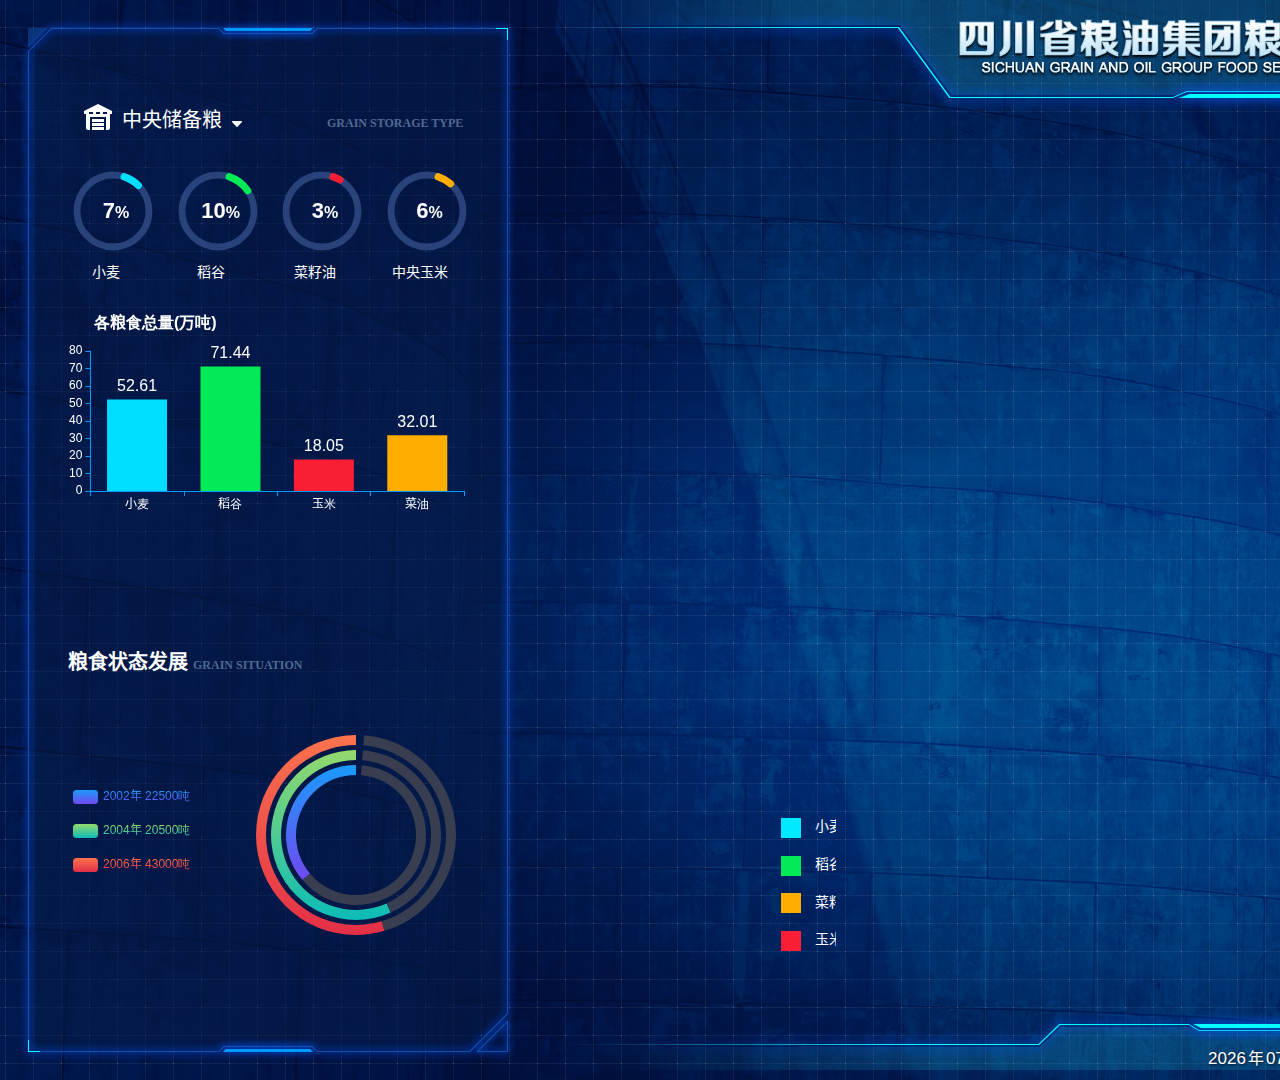
==== index.html @ 6a565f81 "build: init" ====
<!DOCTYPE html>
<html lang="zh-cn">

<head>
  <meta charset="utf-8">
  <meta http-equiv="X-UA-Compatible" content="IE=Edge">
  <meta name="viewport" content="width=device-width, initial-scale=1.0, user-scalable=no">
  <title>四川省粮油集团粮食安全综合信息展示平台</title>
  <link rel="stylesheet" href="css/animate.min.css" />
  <link rel="stylesheet" href="css/base.css" />
  <link rel="stylesheet" href="css/style.css" />

  <style>
    /* 下拉按钮样式 */
    .dropbtn {
      /* background-color: #4CAF50; */
      /* color: white; */
      padding: 16px;
      font-size: 16px;
      border: none;
      cursor: pointer;
      z-index: 99999;
    }

    /* 容器 <div> - 需要定位下拉内容 */
    .dropdown {
      position: relative;
      display: inline-block;
      z-index: 99999;
    }

    /* 下拉内容 (默认隐藏) */
    .dropdown-content {
      display: none;
      position: absolute;
      background-color: #f9f9f9;
      left: 10px;
      min-width: 160px;
      box-shadow: 0px 8px 16px 0px rgba(0, 0, 0, 0.2);
      z-index: 99999;
    }

    /* 下拉菜单的链接 */
    .dropdown-content a {
      color: #ffffff;
      background: #0759a4;
      padding: 12px 26px;
      text-decoration: none;
      display: block;
      z-index: 99999;
    }

    /* 鼠标移上去后修改下拉菜单链接颜色 */
    .dropdown-content a:hover {
      background-color: #053e72;
      z-index: 99999;
    }

    /* 在鼠标移上去后显示下拉菜单 */
    .dropdown:hover .dropdown-content {
      display: block;
      z-index: 99999;
    }

    /* 当下拉内容显示后修改下拉按钮的背景颜色 */
    .dropdown:hover .dropbtn {
      /* background-color: #3e8e41; */
      z-index: 99999;
    }
  </style>
</head>

<body>

  <div class="wk">
    <div class="content">
      <div class="header">
      </div>
      <div class="footer">
        <!-- <div class="iblock">四川省河长制办公室</div> -->
        <div id="showTime" class="iblock"></div>
      </div>
      <!--首页内容-->
      <div id="index" class="section">
        <!--左面板-->
        <div class="left-panel animated flipInY">
          <div class="liangku_type">
            <div class="title">
              <div class="dropdown">
                <div class="dropbtn">
                  <h1>
                    <strong>中央储备粮</strong>
                    <span>grain storage type</span>
                  </h1>
                </div>
                <div class="dropdown-content">
                  <a class="zycb" href="#">中央储备粮</a>
                  <a class="sjcb" href="#">省级储备粮</a>
                </div>
              </div>

            </div>
            <div class="circle_data clearfix zycb">
              <div class="item clearfix">
                <div class="jbts-percentage jbts1" data-value="27" data-color="#f01056"></div>
                <div class="text">
                  <span class="cn">小麦</span>
                  <!-- <div class="en">wheat</div> -->
                </div>
              </div>
              <div class="item clearfix">
                <div class="jbts-percentage jbts2" data-value="38" data-color="#f01056"></div>
                <div class="text">
                  <span class="cn">稻谷</span>
                  <!-- <div class="en">wheat</div> -->
                </div>
              </div>
              <div class="item clearfix">
                <div class="jbts-percentage jbts3" data-value="12" data-color="#f01056"></div>
                <div class="text">
                  <span class="cn">菜籽油</span>
                  <!-- <div class="en">wheat</div> -->
                </div>
              </div>
              <div class="item clearfix">
                <div class="jbts-percentage jbts4" data-value="23" data-color="#f01056"></div>
                <div class="text">
                  <span class="cn">中央玉米</span>
                  <!-- <div class="en">wheat</div> -->
                </div>
              </div>
            </div>
            <div class="circle_data clearfix sjcb">
              <div class="item clearfix">
                <div class="jbts-percentage jbts1" data-value="37" data-color="#f01056"></div>
                <div class="text">
                  <span class="cn">小麦</span>
                  <!-- <div class="en">wheat</div> -->
                </div>
              </div>
              <div class="item clearfix">
                <div class="jbts-percentage jbts2" data-value="28" data-color="#f01056"></div>
                <div class="text">
                  <span class="cn">稻谷</span>
                  <!-- <div class="en">wheat</div> -->
                </div>
              </div>
              <div class="item clearfix">
                <div class="jbts-percentage jbts3" data-value="32" data-color="#f01056"></div>
                <div class="text">
                  <span class="cn">菜籽油</span>
                  <!-- <div class="en">wheat</div> -->
                </div>
              </div>
              <div class="item clearfix">
                <div class="jbts-percentage jbts4" data-value="43" data-color="#f01056"></div>
                <div class="text">
                  <span class="cn">中央玉米</span>
                  <!-- <div class="en">wheat</div> -->
                </div>
              </div>
            </div>


            <div class="index-k1">
              <div id="lkcb-charts" class="charts"></div>
            </div>
          </div>
          <div class="liangku_status">
            <div class="title">
              <h1>粮食状态发展<span>GRAIN situation</span></h1>
            </div>
            <div id="lkzt-charts"></div>
          </div>
        </div>
        <!--中间面板-->
        <div class="con-panel animated bounceInDown">
          <div class="wrap">
            <!-- <img src="images/map.png"> -->
            <video class="qianxi" src="./images/qianxi.mp4" autoplay loop playinline muted></video>

            <video class="lianyun" src="./images/lianyunxian.mp4" autoplay loop playinline muted></video>

            <a class="goto_sc" href="./index_sichuan.html"></a>

            <div class="tip qianxi">
              <div class="item">
                <img src="./images/icon_xiaomai.png" alt="">
                <span>小麦：27%</span>
              </div>
              <div class="item">
                <img src="./images/icon_daogu.png" alt="">
                <span>稻谷：38%</span>
              </div>
              <div class="item">
                <img src="./images/icon_you.png" alt="">
                <span>菜籽油：23%</span>
              </div>
              <div class="item">
                <img src="./images/icon_yumi.png" alt="">
                <span>玉米：12%</span>
              </div>
            </div>

            <div class="tip lianyun">
              <div class="item">
                <img src="./images/icon_haiyunxian.png" alt="">
                <span>海运线</span>
              </div>
              <div class="item">
                <img src="./images/icon_heyunxian.png" alt="">
                <span>联运起点</span>
              </div>
              <div class="item">
                <img src="./images/icon_lianyun_start.png" alt="">
                <span>联运起点</span>
              </div>
              <div class="item">
                <img src="./images/icon_lianyun_end.png" alt="">
                <span>联运终点</span>
              </div>
              <div class="item">
                <img src="./images/icon_lianyundian.png" alt="">
                <span>河海联运点</span>
              </div>
            </div>

            <div class="counter">
              储备粮油总量：
              <span>16.5675</span>
              万吨
            </div>
            <div class="notice qianxi"><span>河海联运</span></div>
            <div class="notice lianyun"><span>粮食迁徙</span></div>
          </div>
        </div>
        <!--右面板-->
        <div class="right-panel animated flipInY">
          <!--统计-->
          <div class="title">
            <h1>粮库销售额<span>value of sales</span></h1>
          </div>
          <div class="index-k1">
            <div id="lkxse-charts"></div>

          </div>
          <div class="index-k2">
          </div>

        </div>
      </div>
    </div>
  </div>

  <!--js引用-->
  <script src="js/jquery-1.11.3.min.js"></script>
  <script src="js/echarts.min.js"></script>
  <script src="js/circleChart.js"></script>
  <script src="js/public.js"></script>

</body>

</html>
---- css/base.css ----
*{-webkit-box-sizing: border-box; -moz-box-sizing: border-box; box-sizing: border-box;}
/***** css set*****/
body, div, dl, dt, dd,ul,ol,li,h1,h2,h3,h4,h5,h6,pre,form,fieldset,input,textarea,p,blockquote，th,td{margin:0;padding:0;}
table{border-collapse:collapse;border-spacing:0;}
fieldset,img {border:0;}
address,caption, cite,code,dfn,em,strong,th,var{font-style:normal;font-weight:normal;}
ol,ul {list-style:none;}
capation,th{text-align:left;}
h1,h2,h3,h4,h5,h6{font-size:100%;font-weight:normal;}
q:before, q:after{content:' '}
abbr,acronym{border:0;}

/*****文字排版******/
.f12{font-size:12px;}
.f13{font-size:13px;}
.f14{font-size:14px;}
.f15{font-size:15px;}
.f16{font-size:16px;}
.f17{font-size:17px;}
.f18{font-size:18px;}
.f20{font-size:20px;}
.f24{font-size:24px;}
.f34{font-size:34px;}
.f44{font-size:44px;}
.fb{font-weight:bold;}
.fn{font-weight:normal;}
.t2{text-indent:2em;}
.lh150{line-height:150%}
.lh180{line-height:180%}
.lh200{line-height:200%}
.unl{text-decoration:underline;}
.no_unl{text-decoration:none;}
/******固定宽度字体截取******/
.toflow{overflow:hidden; text-overflow:ellipsis; white-space:nowrap;}
/****定位****/
.tl{text-align:left;}
.tc{text-align:center;}
.tr{text-align:right;}
.bc{margin-left:auto;margin-right:auto;}
.fl{float:left;display:inline;}
.fr{float:right;display:inline;}
.cb{clear:both;}
.cl{clear:left;}
.cr{clear:right;}
/*.clearfix:after{content:'.';display:block;height:0;clear:both;visibility:hidden}
.clearfix{display:inline-block;}
*html .clearfix{height:1%}
. Clearfix{display:block;}*/
.clear{clear: both;}
.clearfix{clear: both;}
.clearfix:before,
.clearfix:after {content: " "; display: block; clear: both;}
.vm{vertical-align:center;}
.pr{position:relative;}
.pa{position:absolute;}
.pf{position:fixed;}
.abs-right{position:absolute;right:0;}
.zoom{zoom:1}
.hidden{visibility:hidden;}
.none{display:none;}
.block{display:block;}
.iblock{display:inline-block;}
/******圆角******/
.radius1{border-radius: 1px; -moz-border-radius: 1px; -webkit-border-radius: 1px;}
.radius2{border-radius: 2px; -moz-border-radius: 2px; -webkit-border-radius: 2px;}
.radius3{border-radius: 3px; -moz-border-radius: 3px; -webkit-border-radius: 3px;}
.radius4{border-radius: 4px; -moz-border-radius: 4px; -webkit-border-radius: 4px;}
.radius5{border-radius: 5px; -moz-border-radius: 5px; -webkit-border-radius: 5px;}
.radius10{border-radius: 10px; -moz-border-radius: 10px; -webkit-border-radius: 10px;}
.radiusCircle{border-radius: 50%; -moz-border-radius: 50%; -webkit-border-radius: 50%;}
/******长度 高度*******/
.w10{width:10px;}
.w20{width:20px;}
.w30{width:30px;}
.w40{width:40px;}
.w50{width:50px;}
.w60{width:60px;}
.w70{width:70px;}
.w80{width:80px;}
.w90{width:90px;}
.w100{width:100px;}
.w200{width:200px;}
.w300{width:300px;}
.w400{width:400px;}
.w500{width:500px;}
.w600{width:600px;}
.w700{width:700px;}
.w800{width:800px;}
.w{width:100%}
.w5{width:50%}
.w3{width:33.3%}
.h50{height:50px;}
.h80{height:80px;}
.h100{height:100px;}
.h200{height:200px;}
.h{height:100%}
/******边距*******/
.m10{margin:10px;}
.m15{margin:15px;}
.m30{margin:30px;}
.mt5{margin-top:5px;}
.mt10{margin-top:10px;}
.mt15{margin-top:15px;}
.mt20{margin-top:20px;}
.mt30{margin-top:30px;}
.mt50{margin-top:50px;}
.mt100{margin-top:100px;}
.mb5{margin-bottom:5px;}
.mb10{margin-bottom:10px;}
.mb15{margin-bottom:15px;}
.mb20{margin-bottom:20px;}
.mb30{margin-bottom:30px;}
.mb50{margin-bottom:50px;}
.mb100{margin-bottom:100px;}
.ml5{margin-left:5px;}
.ml10{margin-left:10px;}
.ml15{margin-left:15px;}
.ml20{margin-left:20px;}
.ml30{margin-left:30px;}
.ml50{margin-left:50px;}
.ml100{margin-left:100px;}
.mr5{margin-right:5px;}
.mr10{margin-right:10px;}
.mr15{margin-right:15px;}
.mr20{margin-right:20px;}
.mr30{margin-right:30px;}
.mr50{margin-right:50px;}
.mr100{margin-right:100px;}
.p5{padding:5px;}
.p10{padding:10px;}
.p15{padding:15px;}
.p20{padding:20px;}
.p30{padding:30px;}
.pt5{padding-top:5px;}
.pt10{padding-top:10px;}
.pt15{padding-top:15px;}
.pt20{padding-top:20px;}
.pt30{padding-top:30px;}
.pt50{padding-top:50px;}
.pt100{padding-top:100px;}
.pb5{padding-bottom:5px;}
.pb10{padding-bottom:10px;}
.pb15{padding-bottom:15px;}
.pb20{padding-bottom:20px;}
.pb30{padding-bottom:30px;}
.pb40{padding-bottom:40px;}
.pb50{padding-bottom:50px;}
.pb60{padding-bottom:60px;}
.pb100{padding-bottom:100px;}
.pl5{padding-left:5px;}
.pl10{padding-left:10px;}
.pl15{padding-left:15px;}
.pl20{padding-left:20px;}
.pl30{padding-left:30px;}
.pl50{padding-left:50px;}
.pl100{padding-left:100px;}
.pr5{padding-right:5px;}
.pr10{padding-right:10px;}
.pr15{padding-right:15px;}
.pr20{padding-right:20px;}
.pr30{padding-right:30px;}
.pr50{padding-right:50px;}
.pr100{padding-right:100px;}
/******其他******/ 
.curp{cursor: pointer;}
---- css/style.css ----
/* Basic
=================================================================== */
html,
body {
  width: 100%;
  height: 100%;
}

body {
  margin: 0;
  padding: 0;
  font-size: 14px;
  color: #fff;
  /*font-family: "Helvetica Neue", Helvetica, Microsoft Yahei, Hiragino Sans GB, WenQuanYi Micro Hei, sans-serif;*/
  font-family: Microsoft Yahei;
}

a,
a:hover,
a:active,
a:focus {
  text-decoration: none;
  outline: none;
}

img {
  vertical-align: middle;
}

input,
textarea,
select {
  outline: none;
}

ol,
ul,
li {
  list-style: none;
  margin: 0;
  padding: 0;
}

/* 按钮样式
=================================================================== */
button::-moz-focus-inner {
  border: 0;
  padding: 0;
}

/*针对Firefox*/
a.btn,
button.btn {
  display: inline-block;
  border: none;
  text-align: center;
  white-space: nowrap;
  vertical-align: middle;
  -ms-touch-action: manipulation;
  touch-action: manipulation;
  cursor: pointer;
  -webkit-user-select: none;
  -moz-user-select: none;
  -ms-user-select: none;
  user-select: none;
  padding: 0 10px;
  background-color: #0086ed;
  color: #fff;
  height: 40px;
  border-radius: 3px;
  -moz-border-radius: 3px;
  -webkit-border-radius: 3px;
  font-family: "Helvetica Neue", Helvetica, Microsoft Yahei, Hiragino Sans GB, WenQuanYi Micro Hei, sans-serif;
}

.btn:active,
.btn.active {
  outline: none;
  -webkit-box-shadow: inset 0 3px 5px rgba(0, 0, 0, .2);
  box-shadow: inset 0 3px 5px rgba(0, 0, 0, .2);
}

.btn.disabled,
.btn[disabled] {
  cursor: not-allowed;
  background-color: #e2e2e2;
  color: #999;
  -webkit-box-shadow: none;
  box-shadow: none;
}

/* 滚动条样式
=================================================================== */
/* Let's get this party started */
/*::-webkit-scrollbar{width:6px;}*/
/* 滚动条的滑轨样式 */
/*::-webkit-scrollbar-track {background-color: rgba(255,255,255,.5);}*/
/* 滑块样式 */
/*::-webkit-scrollbar-thumb{-webkit-border-radius: 12px;border-radius: 12px;background-color: rgb(255,255,255);}*/
/*::-webkit-scrollbar-thumb:hover{background-color: rgb(255,255,255);}*/
/* 失去焦点滑块样式 */
/*::-webkit-scrollbar-thumb:window-inactive{background-color: rgb(255,255,255);}*/
/* 横向滚动条和纵向滚动条相交处尖角的颜色 */
/*::-webkit-scrollbar-corner {background-color: black;}*/
/* 滚动条两端的按钮*/
/*::-webkit-scrollbar-button{}*/

/* 颜色
=================================================================== */
.corRed {
  color: #ff3443;
}

.bgCred {
  background-color: #ff3443;
}

.wk {
  width: 2700px;
  height: 1080px;
  background: url(../images/未标题-1.png) no-repeat;
}

.content {
  width: 2608px;
  height: 100%;
  float: left;
  position: relative;
}

.header {
  height: 115px;
  width: 2192px;
  background: url(../images/header.png) no-repeat;
  position: absolute;
  /* left: 536px;
  top: 0;
  z-index: 9; */
}

.nav {
  height: 115px;
  padding: 28px 358px 0 358px;
  background: url(../images/nav-bg1.png) no-repeat;
}

.nav[val='index'] {
  background: url(../images/nav-bg1.png) no-repeat;
}

.nav[val='hhxx'] {
  background: url(../images/nav-bg2.png) no-repeat;
}

.nav[val='hzjc'] {
  background: url(../images/nav-bg3.png) no-repeat;
}

.nav[val='zhjg'] {
  background: url(../images/nav-bg4.png) no-repeat;
}

.nav[val='xxtj'] {
  background: url(../images/nav-bg5.png) no-repeat;
}

.nav a {
  width: 210px;
  height: 60px;
  margin-top: 5px;
  display: block;
}

.nav a.fl {
  transform: skewX(36deg);
  margin-right: 6px;
}

.nav a.fr {
  transform: skewX(-36deg);
  margin-left: 6px;
}

.footer {
  height: 70px;
  padding-top: 35px;
  width: 1550px;
  text-align: center;
  color: #fff;
  font-size: 16px;
  text-shadow: 1px 1px 3px rgba(0, 0, 0, .8);
  background: url(../images/footer.png) no-repeat;
  position: absolute;
  left: 536px;
  bottom: 0;
  z-index: 9;
}

.footer span {
  font-family: arial;
  font-size: 17px;
  margin: 0 2px;
}

/*通用表格样式*/
.table {
  width: 100%;
  height: 100%;
  padding-top: 77px;
  position: relative;
  text-align: center;
  color: #fff;
}

.table .title {
  height: 38px;
  line-height: 38px;
  font-size: 18px;
  background: url(../images/tb-tbg.png) repeat-x;
  border-radius: 3px 3px 0 0;
  position: absolute;
  width: 100%;
  left: 0;
  top: 0;
}

.table .thead {
  height: 38px;
  line-height: 38px;
  font-size: 16px;
  background-color: rgba(64, 92, 146, .8);
  display: table;
  width: 100%;
  position: absolute;
  width: 100%;
  left: 0;
  top: 39px;
}

.table .td {
  display: table-cell;
}

.table .tbody {
  height: 100%;
  overflow: hidden;
}

.table .tbody .tbtr {
  display: table;
  width: 100%;
  height: 36px;
  line-height: 36px;
  margin-top: 1px;
}

.table .tbody .tbtr:nth-child(odd) {
  background-color: rgba(33, 150, 243, .1);
}

.table .tbody .tbtr:nth-child(even) {
  background-color: rgba(64, 92, 146, .3);
}

/* 首页
=================================================================== */
.section {
  width: 100%;
  height: 100%;
}

.left-panel {
  width: 536px;
  height: 100%;
  padding: 28px;
  float: left;
  background: url(../images/left-panel.png) no-repeat;
}

.right-panel {
  width: 536px;
  height: 100%;
  padding: 28px;
  float: right;
  background: url(../images/right-panel.png) no-repeat;
}

.con-panel {
  /* width: 2192px; */
  height: 100%;
  padding-top: 116.8px;
  float: left;
  position: relative;
}

/*左面板*/
.left-panel .index-k1 {
  height: 250px;
  padding: 0 21px;
  margin-top: 20px;
}

.left-panel .index-k2 {
  height: 410px;
  padding: 0 21px;
}

.left-panel .index-k3 {
  height: 280px;
  width: 100%;
  padding: 0 21px;
  margin-top: -50px;
  border: 1px solid black;
}

.left-panel .index-k3 {
  height: 194px;
  background: url(../images/left-panel-k2.png) no-repeat;
  color: #fff;
  font-size: 28px;
  font-weight: bold;
  font-family: arial;
  text-align: center;
  padding: 23px 0 0 23px;
}

.left-panel .index-k3>div {
  height: 64px;
  width: 136px;
  float: left;
  margin-right: 13px;
  line-height: 40px;
  padding-bottom: 24px;
}

.left-panel .index-k3>div.l2 {
  width: 211px;
  margin-top: 22px;
}

/*右面板*/
.right-panel .index-k1 {}

.right-panel .index-k1 .li {
  height: 180px;
  padding: 1px 0 0 9px;
  color: #fff;
  text-align: center;
}

.right-panel .index-k1 .li>div {
  width: 210px;
  font-weight: bold;
  line-height: 21px;
  height: 64px;
  float: left;
  margin: 22px 0 0 14px;
}

.right-panel .index-k1 .li>div p {
  font-family: arial;
  font-size: 28px;
  margin-top: 12px;
}

.right-panel .index-k1 .li>div p span {
  font-size: 18px;
  color: #43b4ff;
}

.right-panel .index-k1 .charts {
  width: 100%;
  height: 148px;
  padding: 0 20px;
}

.right-panel .index-k2 {
  height: 631px;
  padding: 0 21px;
  background: url('../images/left_ad.png') center center no-repeat / cover;
}

.right-panel .index-k3 {
  height: 345px;
  padding: 25px 35px 0 35px;
  background: url(../images/right-panel-k2.png) no-repeat;
}

.right-panel .index-k3 .title {
  height: 45px;
  border-bottom: solid 1px #075eab;
  font-size: 18px;
}

.right-panel .index-k3 .title a {
  display: block;
  width: 90px;
  text-align: center;
  float: left;
  height: 45px;
  line-height: 44px;
  border-bottom: solid 1px transparent;
  color: rgba(255, 255, 255, .30);
  margin-right: 10px;
}

.right-panel .index-k3 .title a.active {
  color: #fff;
  border-bottom: solid 1px #0099ff;
}

.right-panel .index-k3 .conBox {
  margin-top: 20px;
}

.right-panel .index-k3 .conBox a {
  height: 37px;
  line-height: 37px;
  display: block;
  color: #fff;
}

.right-panel .index-k3 .conBox a .time {
  float: right;
  color: rgba(244, 244, 244, .75);
  font-family: arial;
  font-size: 12px;
}

.right-panel .index-k3 .conBox a .con {
  width: 320px;
  float: left;
  overflow: hidden;
  text-overflow: ellipsis;
  white-space: nowrap;
}

/*中间面板*/
.wrap {
  width: 100%;
  height: 100%;
  overflow: hidden;
  position: relative;
}

.index-leftCount {
  width: 270px;
  position: absolute;
  top: 0;
  right: 40px;
  z-index: 9;
}


/* 查看天气 */
.index-leftCount li {
  height: 100px;
  width: 150px;
  margin-top: 30px;
  padding: 0 25px;
  font-weight: bold;
  border-radius: 3px;
  /* background: rgba(44, 83, 158, 0.9); */
  background: url('../images/icon_weather.png') center center no-repeat / contain;
  box-shadow: 0 5px 10px rgba(0, 0, 0, .3);
  color: #fff;
}

.index-leftCount li .t {
  float: left;
  margin-top: 25px;
  line-height: 20px;
  color: rgba(255, 255, 255, .75);
  font-size: 16px;
}

.index-leftCount li .v {
  float: left;
  font-family: arial;
  font-size: 16px;
  margin-top: 40px;
  margin-left: 36px;
}

.index-rightCount {
  width: 270px;
  position: absolute;
  top: 0;
  right: 40px;
  z-index: 9;
}

.index-rightCount .bk1 {
  height: 50px;
  line-height: 50px;
  margin-top: 30px;
  padding: 0 15px;
  font-weight: bold;
  border-radius: 3px;
  background: #ffffff;
  box-shadow: 0 5px 10px rgba(0, 0, 0, .3);
  color: #fff;
}

.index-rightCount .t {
  color: rgba(51, 51, 51, 0.75);
  font-size: 16px;
}

.index-rightCount .v {
  font-family: arial;
  font-size: 36px;
  color: #0e4098
}

.index-rightCount .bk1 i {
  color: rgba(255, 255, 255, .5);
  font-size: 28px;
  margin-top: 13px;
}

.index-rightCount .iHzPm-con {
  padding: 5px;
  margin-top: 1px;
  border-radius: 3px;
  background: rgba(255, 255, 255, .15);
  box-shadow: 0 5px 10px rgba(0, 0, 0, .3);
  color: #fff;
}

.index-rightCount .iHzPm-con li {
  height: 46px;
  margin-top: 5px;
  border: solid 1px #0b2e7b;
  border-radius: 2px;
  background: url(../images/iHzPm-bg.png) repeat-x;
  position: relative;
  padding: 0 15px 0 60px;
}

.index-rightCount .iHzPm-con li:first-child {
  margin-top: 0;
}

.index-rightCount .iHzPm-con li .xuhao {
  width: 28px;
  height: 28px;
  display: block;
  font-style: normal;
  font-family: arial;
  font-size: 20px;
  line-height: 28px;
  text-align: center;
  border-radius: 50%;
  color: #fff;
  font-weight: bold;
  background-image: linear-gradient(#9ea1b1, #b3b5c3);
  box-shadow: 0 0 5px rgba(0, 0, 0, .2);
  position: absolute;
  left: 13px;
  top: 8px;
}

.index-rightCount .iHzPm-con li:nth-child(1) .xuhao {
  background-image: linear-gradient(#fd942b, #fdae51);
}

.index-rightCount .iHzPm-con li:nth-child(2) .xuhao {
  background-image: linear-gradient(#8dc127, #83bc23);
}

.index-rightCount .iHzPm-con li:nth-child(3) .xuhao {
  background-image: linear-gradient(#3382e2, #59a5e5);
}

.index-rightCount .iHzPm-con li .fl {
  font-weight: bold;
  margin-top: 4px;
}

.index-rightCount .iHzPm-con li .fl p {
  font-size: 12px;
  color: #7390d4;
  font-weight: normal;
}

.index-rightCount .iHzPm-con li .fr {
  font-size: 16px;
  color: rgba(255, 255, 255, .3);
  margin-top: 15px;
}

.index-Count {
  width: 201px;
  height: 157px;
  padding: 20px 30px;
  border-radius: 3px;
  background-color: rgba(44, 83, 158, 0.9);
  position: absolute;
  right: 39px;
  bottom: 25px;
  z-index: 9;
  font-size: 16px;
  color: #fff;
}

.index-Count .li {
  height: 30px;
  line-height: 30px;
  margin: 7px 0;
}

.index-Count .li i {
  width: 12px;
  height: 12px;
  display: inline-block;
  vertical-align: middle;
  margin: 0 10px 2px 0;
}

.index-Count .li span {
  font-family: arial;
  font-weight: bold;
}

/* 信息统计
=================================================================== */
#xxtj {
  background: url(../images/xxtj-bg.png) no-repeat;
}

.xxtj-lrBox {
  width: 736px;
  height: 100%;
  float: left;
  padding: 116px 28px 69px 28px;
}

.xxtj-center {
  width: 1792px;
  height: 100%;
  float: left;
  padding: 116px 0 69px 0;
}

.xxtj-k1 {
  height: 435px;
}

.xxtj-k1 .title {
  color: #fff;
  line-height: 100px;
  font-weight: bold;
  font-size: 22px;
  text-align: center;
}

.xxtj-k1 .jbts-swiper {
  padding: 25px 0 50px 0;
  height: 310px;
  margin: 0 45px;
}

.xxtj-k1 .jbts-swiper .swiper-slide {
  text-align: center;
}

.xxtj-k1 .jbts-swiper .swiper-pagination-bullet {
  margin: 0 10px;
  width: 12px;
  height: 12px;
  background: #405868;
  opacity: 1;
}

.xxtj-k1 .jbts-swiper .swiper-pagination-bullet-active {
  opacity: 1;
  background: #0099ff;
}

.xxtj-k2 {
  height: 432px;
  margin-top: 28px;
}



/* 指挥监管 
=================================================================== */
.ctrl-leftpanel-k1 {
  height: 420px;
  padding: 0 21px;
  margin-top: 10px;
}

.ctrl-leftpanel-k2 {
  height: 410px;
  padding: 0 21px;
  margin-top: 5px;
}

.ctrl-leftpanel-k3 {
  height: 280px;
  width: 100%;
  padding: 0 21px;
  margin-top: -70px;
}

.ctrl-rightpanel-k1 {
  height: 343px;
}

.ctrl-rightpanel-k1 .li {
  height: 180px;
  padding: 1px 0 0 9px;
  color: #fff;
  text-align: center;
}

.ctrl-rightpanel-k1 .li h1 {
  font-size: 20px;
  margin-top: 29px;
  box-sizing: border-box;
}

.ctrl-rightpanel-k1 .li>div,
.ctrl-rightpanel-k1 .li img {
  margin: 39px 25px 10px 12px;
  float: left;
}


.ctrl-rightpanel-k1 .li>div p {
  font-family: arial;
  font-size: 28px;
  margin-top: 12px;
}

.ctrl-rightpanel-k1 .li>span {
  margin: 0 12px;
}

.ctrl-rightpanel-k1 .charts {
  width: 100%;
  height: 148px;
  padding: 0 20px;
}

.right-panel .index-k2 {
  /* margin-top: -50px; */
}

.ctrl-rightpanel-k3 {
  height: 345px;
  padding: 25px 35px 0 35px;
  margin-top: 50px;
}

.ctrl-index-leftCount {
  width: 270px;
  position: absolute;
  top: 0;
  left: 40px;
  z-index: 9;
}

.ctrl-index-leftCount li {
  height: 65px;
  margin-top: 30px;
  padding: 0 15px;
  font-weight: bold;
  border-radius: 3px;
  background: rgba(44, 83, 158, 0.9);
  box-shadow: 0 5px 10px rgba(0, 0, 0, .3);
  color: #fff;
}

.ctrl-index-leftCount li .t {
  float: left;
  margin-top: 25px;
  line-height: 20px;
  color: rgba(255, 255, 255, .75);
  font-size: 16px;
}


.ctrl-index-leftCount li .v,
.ctrl-index-rightCount .bk1 .v {
  float: right;
  font-family: arial;
  font-size: 36px;
  margin-top: 15px;
}

.ctrl-index-leftCount li,
.ctrl-index-rightCount .bk1 {
  border-radius: 5px;
  width: 228px;
  height: 101px;
}

.ctrl-index-leftCount li:nth-child(1) {
  background: rgba(44, 158, 151, 0.9);
}

.ctrl-index-leftCount li:nth-child(2) {
  background: rgba(98, 158, 44, 0.9);
}

.ctrl-index-leftCount li:nth-child(4) {
  background: rgba(186, 31, 31, 0.9);
}

.ctrl-index-leftCount li img,
.ctrl-index-rightCount .bk1 img {
  float: left;
  width: 52px;
  height: 60px;
  display: block;
  margin-top: 20px;
}

.ctrl-index-leftCount li .t,
.ctrl-index-rightCount .bk1 .t {
  float: right;
  color: #ffffff;
  font-size: 18px;
  margin-top: 15px;
  line-height: 19px;
  margin-right: -10px;
}

.ctrl-index-rightCount .bk1 {
  padding: 0 15px;
  margin-top: 30px;
}

.ctrl-index-rightCount .bk1 .t {
  margin-right: 6px;
}

.ctrl-index-rightCount .bk1:nth-child(1) {
  background: rgba(23, 44, 83, 0.9);
}

.ctrl-index-rightCount .bk1:nth-child(1) .v {
  font-size: 32px;
  margin-top: 15px;
}

.ctrl-index-rightCount .bk1:nth-child(2) {
  background: rgba(89, 77, 47, 0.9);
}

.ctrl-index-rightCount .bk1:nth-child(3) {
  background: rgba(35, 122, 144, 0.9);
}

.ctrl-index-rightCount .bk1:nth-child(4) {
  background: rgba(178, 115, 15, 0.9);
}

.ctrl-index-rightCount {
  width: 270px;
  position: absolute;
  top: 41px;
  right: 40px;
  z-index: 9;
}

.index-slide {
  width: 600px;
  height: 100%;
  padding: 28px 0;
  float: left;
  overflow: hidden;
}

.ctrl-index-Count {
  width: 201px;
  height: 157px;
  padding: 20px 30px;
  border-radius: 3px;
  background-color: rgba(44, 83, 158, 0.9);
  position: absolute;
  right: 39px;
  bottom: 25px;
  z-index: 9;
  font-size: 16px;
  color: #fff;
}

.ctrl-index-Count .li {
  height: 30px;
  line-height: 30px;
  margin: 7px 0;
}

.ctrl-index-Count .li {
  height: 30px;
  line-height: 30px;
  margin: 7px 0;
}

.ctrl-index-Count .li i {
  width: 12px;
  height: 12px;
  display: inline-block;
  vertical-align: middle;
  margin: 0 10px 2px 0;
}

.ctrl-index-Count .li i {
  width: 12px;
  height: 12px;
  display: inline-block;
  vertical-align: middle;
  margin: 0 10px 2px 0;
}

.ctrl-index-Count .li span {
  font-family: arial;
  font-weight: bold;
}



/* 新增公共样式 */
#lkcb-charts {
  height: 200px;
}

#lkzt-charts {
  height: 300px;
}

#lkxse-charts {
  height: 300px;
}

video {
  width: 90%;
  display: block;
  margin: 0 auto;
}

.circle_data .item {
  margin: 10px;
  width: 15%;
  display: inline-block;
  margin-left: 25px;
  text-align: center;
}

.jbts-percentage p {
  margin-left: 10px!important;
}

.circle_data .item .jbts-percentage {
  /* float: left; */
}

.circle_data .item .text {
  /* float: left; */
  margin-top: 15%;
  /* margin-left: 15%; */
}

.left-panel .title {
  padding-left: 20px;
  padding-top: 20px;
}

.left-panel .title h1 {
  font-size: 20px;
  font-weight: bold;
  background: url('../images/line.png') left bottom no-repeat / contain;
  padding-bottom: 10px;
}

.left-panel .title span {
  font-size: 12px;
  text-transform: uppercase;
  margin-left: 5px;
  color: #4F6A90;
}

.right-panel .title span {
  font-size: 12px;
  text-transform: uppercase;
  margin-left: 5px;
  color: #4F6A90;
}


.right-panel .title {
  padding-left: 20px;
  padding-top: 20px;
}

.right-panel .title h1 {
  font-size: 20px;
  font-weight: bold;
}

.right-panel .title h1 strong {
  font-size: 12px;
  color: #78ABFE;
}

.right-panel .title h3 {
  font-size: 16px;
  text-transform: uppercase;
}

.counter {
  position: absolute;
  left: 625px;
  top: 10px;
  width: 358px;
  height: 98px;
  font-size: 22px;
  font-weight: bold;
  background: url('../images/counter_bg.png') center center no-repeat / contain;
  text-align: center;
  padding-top: 30px;
  padding-left: 20px;
  padding-right: 20px;
}

.counter span {
  font-size: 26px;
}


.tip {
  position: absolute;
  bottom: 100px;
  left: 200px;
  background: url('../images/tip_bg.png') center center no-repeat / contain;
  height: 200px;
  width: 180px;
  text-align: left;
  padding-left: 40px;
  padding-top: 20px;
}

.tip.lianyun {
  background: url('../images/lianyun_bg.png') center center no-repeat / contain!important;
  padding-left: 35px!important;
  /* padding-top: 40px!important; */
}

.tip.lianyun .item:nth-child(1) {
  margin-top: -5px;
}

.tip .item {
  margin-top: 15px;
}

.tip .item img {
  margin-right: 10px;
  margin-left: 5px;
  width: 20px;
}

.goto_sc {
  width: 210px;
  height: 188px;
  background-color: #314159;
  display: block;
  position: absolute;
  left: 653px;
  bottom: 256px;
  opacity: .1;
}

.liangku_type {
  height: 568px;
  padding: 20px;
  margin-top: 20px;
  background: url('../images/liangku_type_bg.png') center center no-repeat / contain;
}

.liangku_type .title h1::before {
  content: url('../images/icon_liangku_type.png');
  margin-right: 5px;
  vertical-align: -3px;
}
.liangku_type .title h1 span {
  margin-left: 70px;
}
.liangku_type .title h1 strong::after {
  content: url('../images/icon_arrow_dow.png');
  margin-left: 10px;
  margin-right: 10px;
  /* vertical-align: -5px; */
}

.liangku_status {
  height: 440px;
  margin-top: -10px;
  padding: 20px;
  background: url('./images/liangku_status_bg.png') center center no-repeat / contain;
}

.right-panel .title h1::before {
  content: url('../images/icon_liangku_sale.png');
  margin-right: 5px;
  vertical-align: -3px;
}

.notice {
  position: absolute;
  width: 180px;
  text-align: center;
  height: 80px;
  line-height: 80px;
  left: 1048px;
  top: 12px;
  background: url('../images/notice_bg.png') center center no-repeat / cover;
  cursor: pointer;
}

.notice span::before {
  vertical-align: -12px;
  margin-right: 10px;
}

.notice.qianxi span::before {
  content: url('../images/icon_ship.png');
}
.notice.lianyun span::before {
  content: url('../images/icon_migrate.png');
  margin-right: 7px;
}


.lianyun {
  display: none;
}

.sjcb {
  display: none;
}
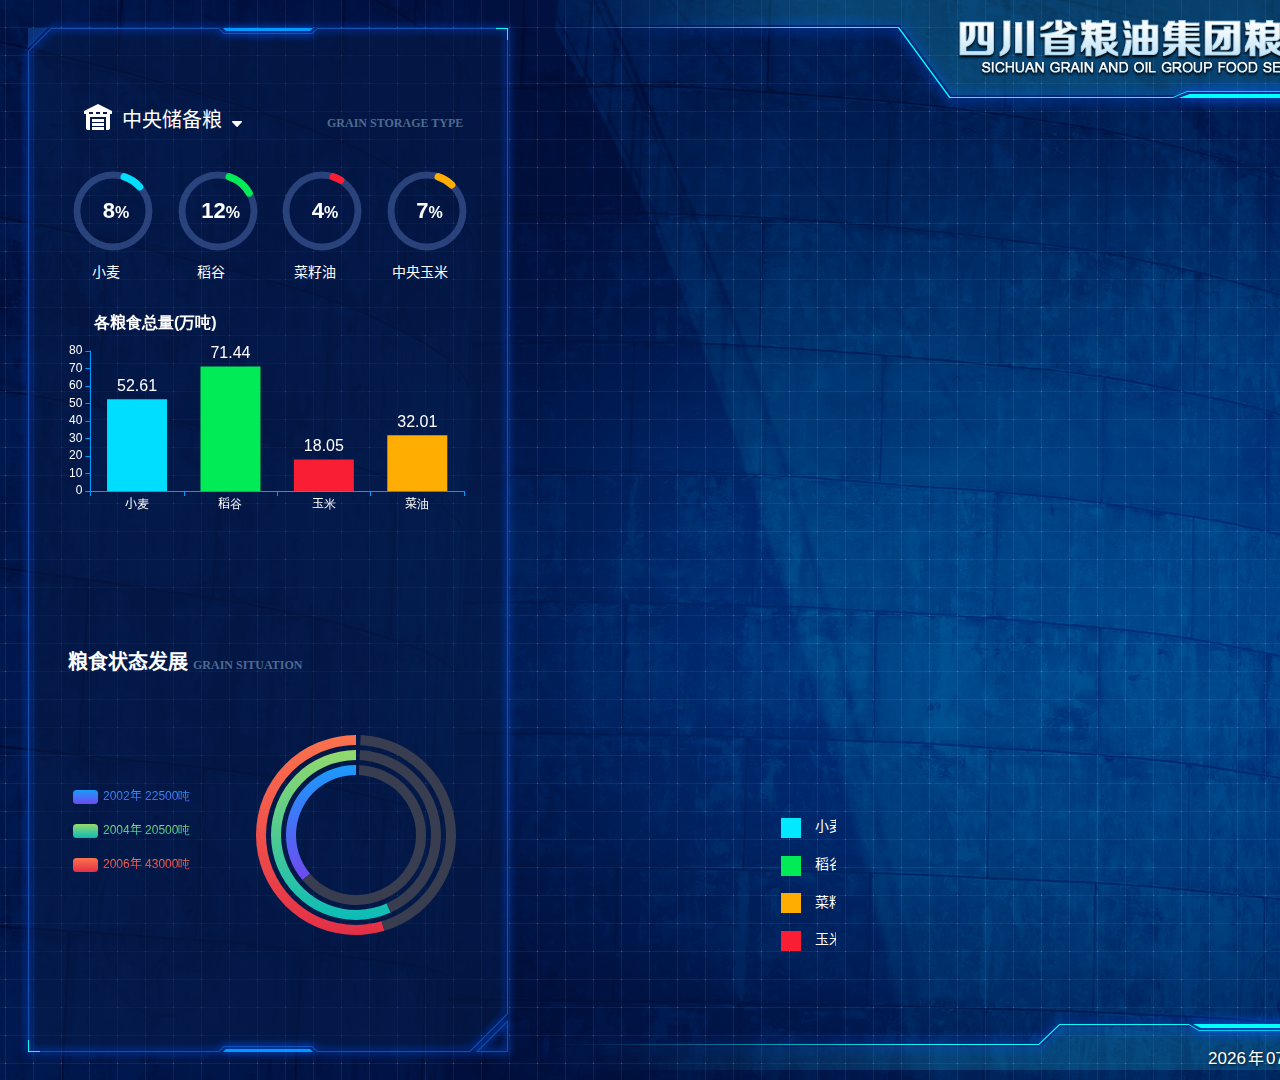
==== commit a57ab382: "fix: update title" ====
--- a/index.html
+++ b/index.html
@@ -5,7 +5,7 @@
   <meta charset="utf-8">
   <meta http-equiv="X-UA-Compatible" content="IE=Edge">
   <meta name="viewport" content="width=device-width, initial-scale=1.0, user-scalable=no">
-  <title>四川省粮油集团粮食安全综合信息展示平台</title>
+  <title>粮库你麻痹</title>
   <link rel="stylesheet" href="css/animate.min.css" />
   <link rel="stylesheet" href="css/base.css" />
   <link rel="stylesheet" href="css/style.css" />
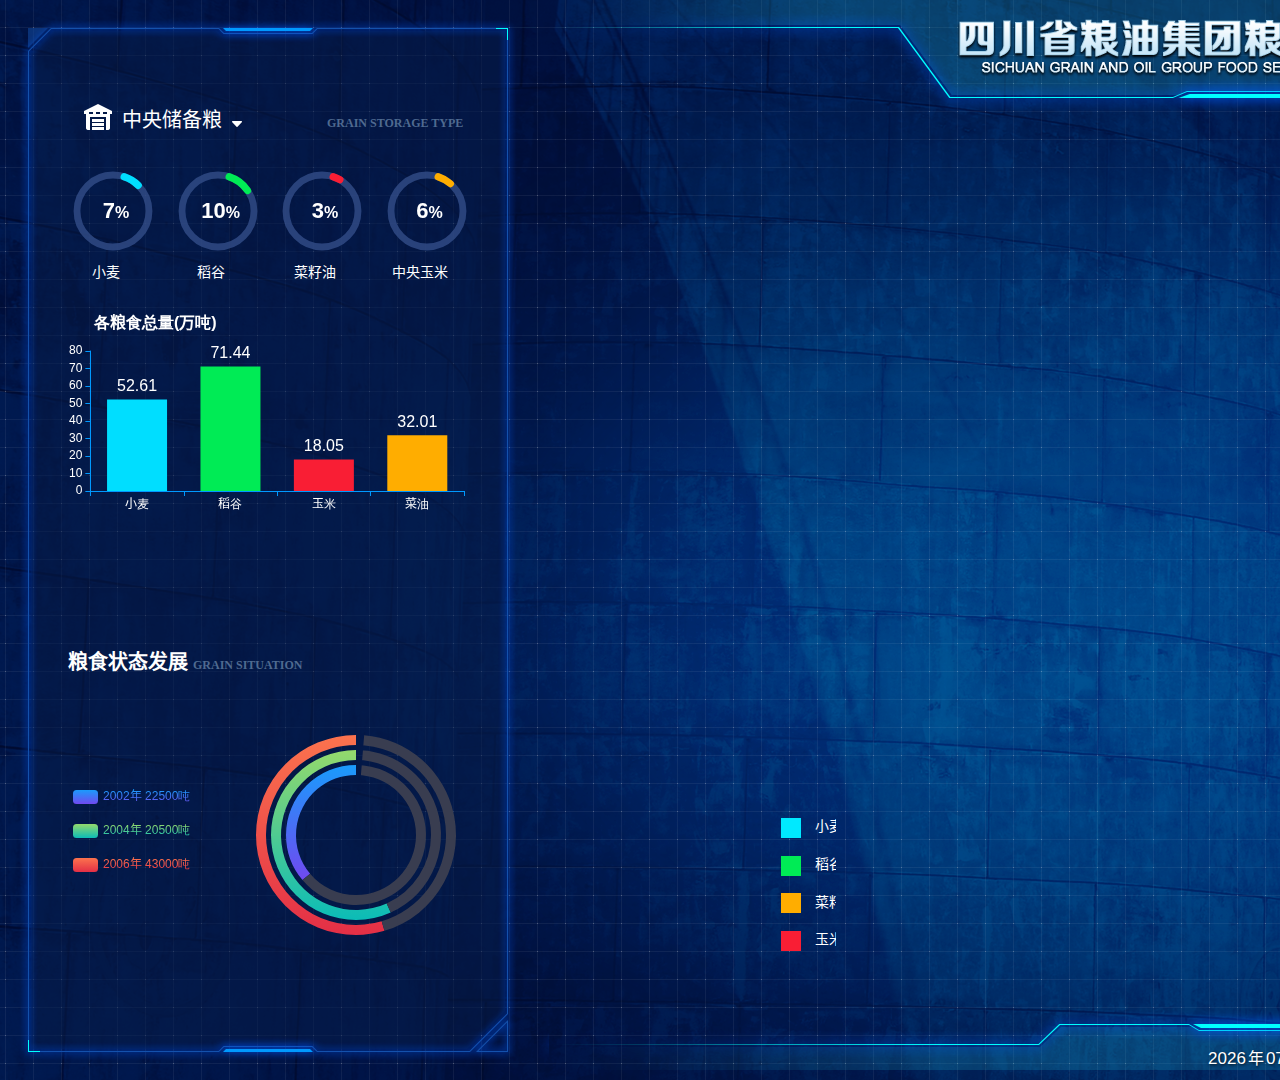
==== commit d7a1175f: "fix: update title" ====
--- a/index.html
+++ b/index.html
@@ -5,7 +5,7 @@
   <meta charset="utf-8">
   <meta http-equiv="X-UA-Compatible" content="IE=Edge">
   <meta name="viewport" content="width=device-width, initial-scale=1.0, user-scalable=no">
-  <title>粮库你麻痹</title>
+  <title>你要我怎样</title>
   <link rel="stylesheet" href="css/animate.min.css" />
   <link rel="stylesheet" href="css/base.css" />
   <link rel="stylesheet" href="css/style.css" />
